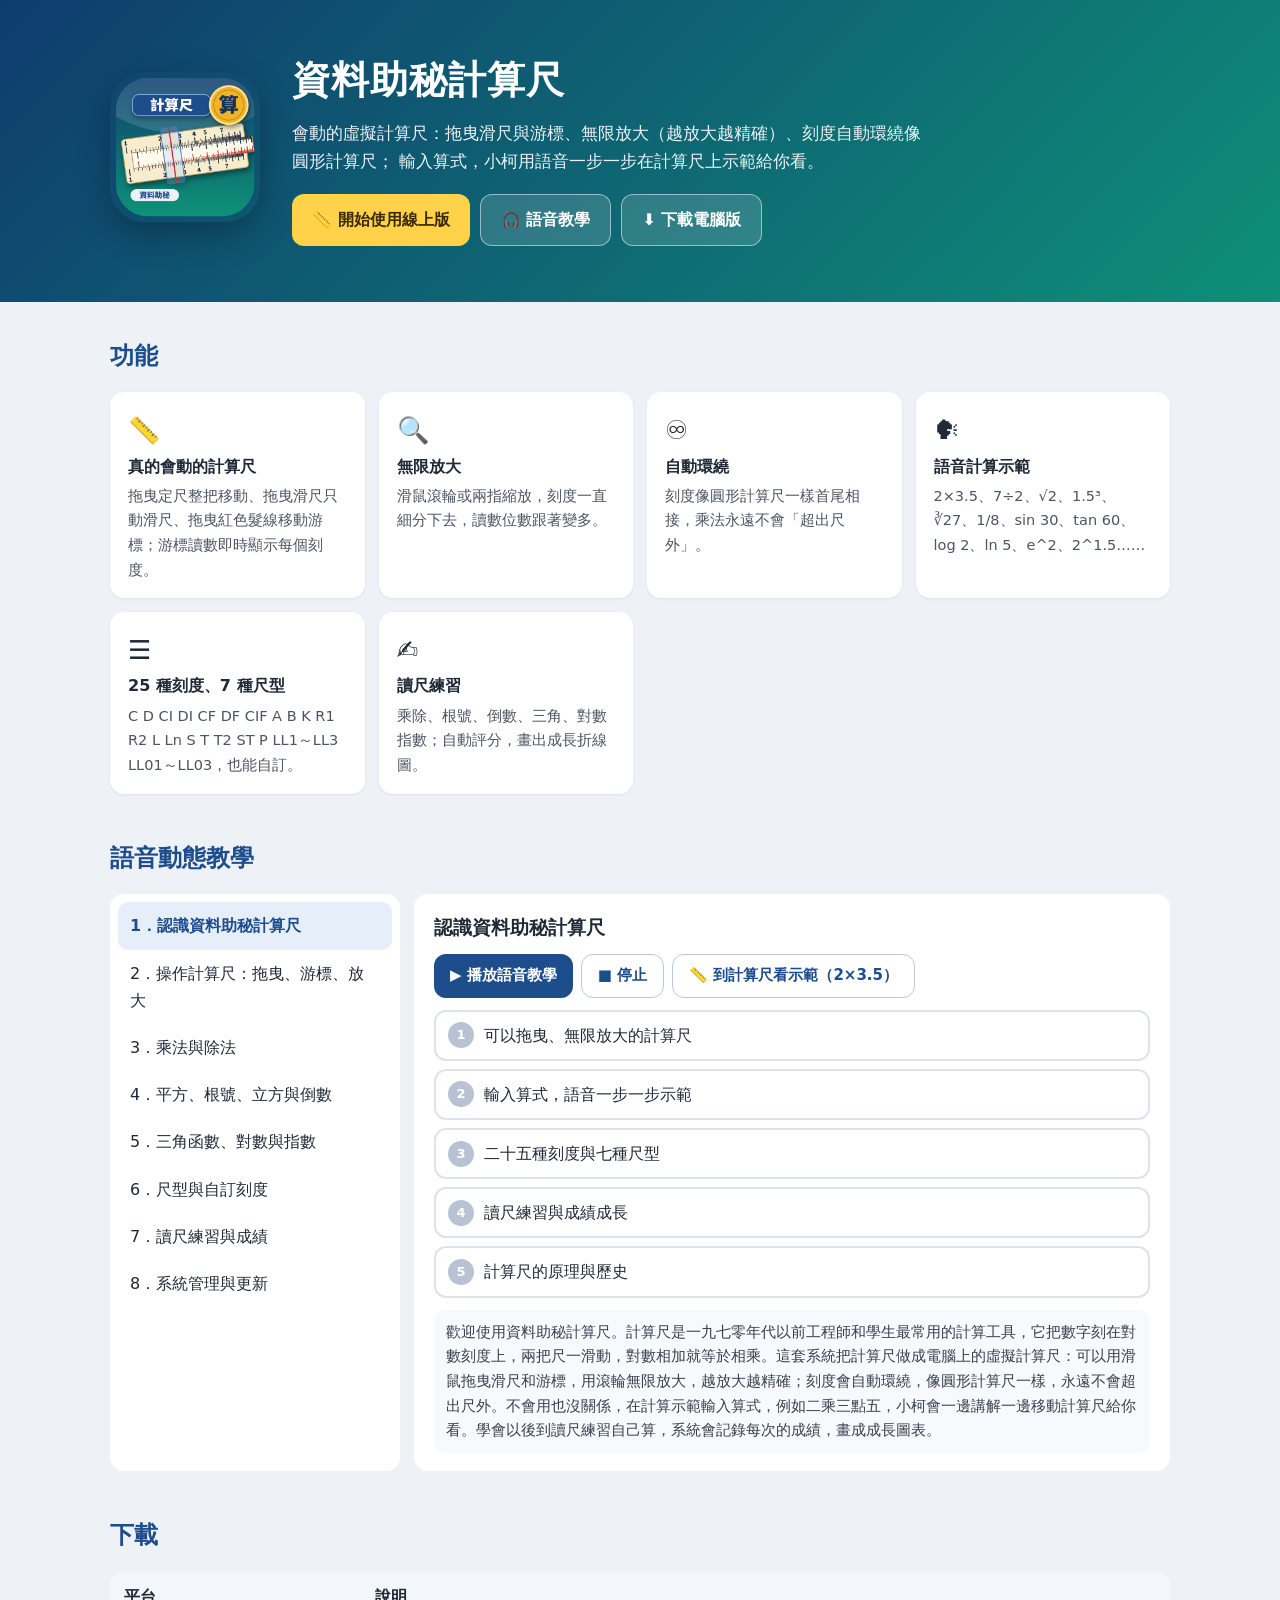
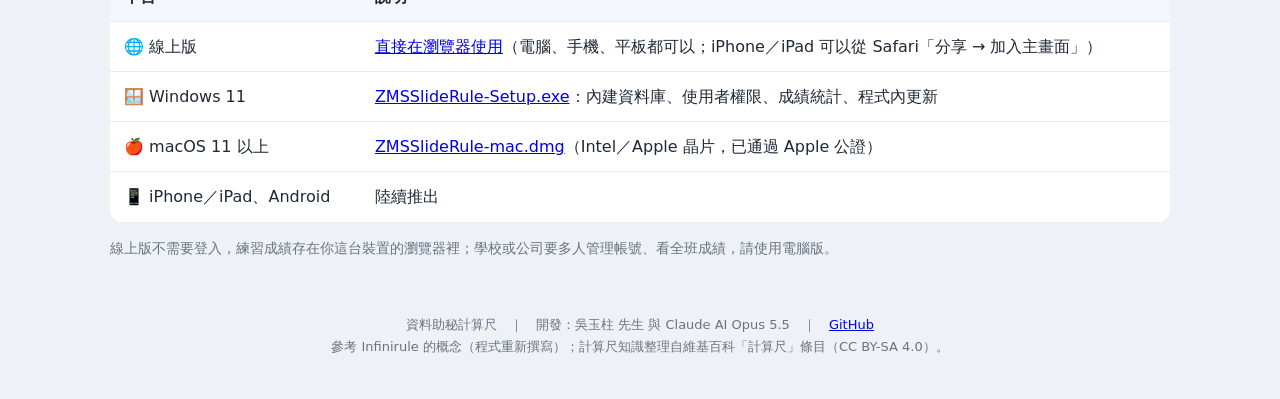
==== docs/index.html @ 941e9b8e "線上版（GitHub Pages /docs）：純 HTML＋JavaScript 計算尺、語音示範、讀尺練習、刻度一覽、知識、語音教學、PWA - docs/app/rule.js、demo.js：" ====
<!doctype html>
<html lang="zh-Hant-TW">
<head>
<meta charset="utf-8">
<meta name="viewport" content="width=device-width, initial-scale=1, viewport-fit=cover">
<title>資料助秘計算尺</title>
<meta name="description" content="會動的虛擬計算尺：拖曳滑尺與游標、無限放大、刻度自動環繞；輸入算式，小柯用語音一步一步示範。Windows、macOS、線上版。">
<meta name="theme-color" content="#1E4D8C">
<link rel="icon" type="image/png" href="img/favicon-64.png">
<link rel="apple-touch-icon" href="img/apple-touch-icon.png">
<link rel="manifest" href="manifest.webmanifest">
<meta property="og:title" content="資料助秘計算尺">
<meta property="og:description" content="會動的虛擬計算尺，語音一步一步示範計算。">
<meta property="og:image" content="img/icon-512.png">
<style>
  :root { --primary: #1E4D8C; --text: #1F2937; --muted: #6B7280; }
  * { box-sizing: border-box; }
  body { margin: 0; font-family: "Noto Sans TC", "Microsoft JhengHei", "PingFang TC", system-ui, sans-serif; color: var(--text);
    background: #EEF2F7; line-height: 1.7; }
  .hero { background: linear-gradient(135deg, #0F3C6E, #0E8F78); color: #fff; padding: 48px 20px 56px; padding-top: max(48px, env(safe-area-inset-top)); }
  .wrap { max-width: 1060px; margin: 0 auto; }
  .hero .wrap { display: flex; gap: 32px; align-items: center; flex-wrap: wrap; }
  .hero img { width: 150px; height: 150px; border-radius: 34px; box-shadow: 0 12px 34px rgba(0,0,0,.28); }
  .hero h1 { margin: 0 0 6px; font-size: 38px; letter-spacing: 1px; }
  .hero p { margin: 0 0 18px; font-size: 17px; opacity: .93; max-width: 640px; }
  .cta { display: flex; gap: 10px; flex-wrap: wrap; }
  .btn { display: inline-flex; align-items: center; gap: 8px; padding: 11px 20px; border-radius: 12px; font-weight: 700; text-decoration: none;
    font-size: 16px; border: 0; cursor: pointer; font-family: inherit; }
  .btn.main { background: #FFD24A; color: #3B2A00; }
  .btn.sub { background: rgba(255,255,255,.14); color: #fff; border: 1.5px solid rgba(255,255,255,.5); }
  section { padding: 34px 20px 10px; }
  h2 { font-size: 24px; margin: 0 0 16px; color: var(--primary); }
  .grid { display: grid; grid-template-columns: repeat(auto-fill, minmax(230px, 1fr)); gap: 14px; }
  .f { background: #fff; border-radius: 14px; padding: 16px 18px; box-shadow: 0 1px 3px rgba(15,40,80,.08); }
  .f b { display: block; font-size: 16px; margin-bottom: 4px; }
  .f .e { font-size: 26px; }
  .f p { margin: 0; color: #4B5563; font-size: 14.5px; }
  .lesson { display: grid; grid-template-columns: 290px 1fr; gap: 14px; }
  .list { background: #fff; border-radius: 14px; padding: 8px; }
  .list button { display: block; width: 100%; text-align: left; border: 0; background: none; padding: 10px 12px; border-radius: 10px;
    font: inherit; cursor: pointer; color: var(--text); }
  .list button.on { background: #E6EEF9; color: var(--primary); font-weight: 700; }
  .view { background: #fff; border-radius: 14px; padding: 18px 20px; }
  .view h3 { margin: 0 0 10px; }
  .steps { display: grid; gap: 8px; margin: 12px 0; }
  .st { display: flex; gap: 10px; align-items: center; padding: 10px 12px; border-radius: 12px; border: 2px solid #DCE3EC; transition: all .2s; }
  .st.on { border-color: #E0A526; background: #FFF8E6; box-shadow: 0 0 0 4px rgba(224,165,38,.18); }
  .st .n { width: 26px; height: 26px; border-radius: 13px; background: #B8C2D3; color: #fff; display: flex; align-items: center;
    justify-content: center; font-weight: 700; font-size: 13px; flex: none; }
  .st.on .n { background: #E0A526; }
  .vt { background: #F7F9FC; border-radius: 10px; padding: 10px 12px; color: #374151; font-size: 14.5px; }
  .row { display: flex; gap: 8px; flex-wrap: wrap; }
  .row .btn { font-size: 15px; padding: 8px 16px; }
  .b1 { background: var(--primary); color: #fff; }
  .b2 { background: #fff; color: var(--primary); border: 1.5px solid #B9C8DD !important; }
  table { width: 100%; border-collapse: collapse; background: #fff; border-radius: 14px; overflow: hidden; }
  th, td { padding: 11px 14px; text-align: left; border-bottom: 1px solid #E5EAF1; }
  th { background: #F3F6FA; }
  footer { text-align: center; color: var(--muted); font-size: 13px; padding: 30px 20px 40px; padding-bottom: max(40px, env(safe-area-inset-bottom)); }
  @media (max-width: 720px) {
    .hero { padding: 32px 16px 40px; }
    .hero img { width: 110px; height: 110px; border-radius: 26px; }
    .hero h1 { font-size: 30px; }
    .lesson { grid-template-columns: 1fr; }
    section { padding: 26px 14px 6px; }
  }
</style>
</head>
<body>
<div class="hero"><div class="wrap">
  <img src="img/icon-512.png" alt="資料助秘計算尺圖示">
  <div>
    <h1>資料助秘計算尺</h1>
    <p>會動的虛擬計算尺：拖曳滑尺與游標、無限放大（越放大越精確）、刻度自動環繞像圓形計算尺；
      輸入算式，小柯用語音一步一步在計算尺上示範給你看。</p>
    <div class="cta">
      <a class="btn main" href="app/">📏 開始使用線上版</a>
      <a class="btn sub" href="#lessons">🎧 語音教學</a>
      <a class="btn sub" href="#download">⬇ 下載電腦版</a>
    </div>
  </div>
</div></div>

<section><div class="wrap">
  <h2>功能</h2>
  <div class="grid">
    <div class="f"><span class="e">📏</span><b>真的會動的計算尺</b><p>拖曳定尺整把移動、拖曳滑尺只動滑尺、拖曳紅色髮線移動游標；游標讀數即時顯示每個刻度。</p></div>
    <div class="f"><span class="e">🔍</span><b>無限放大</b><p>滑鼠滾輪或兩指縮放，刻度一直細分下去，讀數位數跟著變多。</p></div>
    <div class="f"><span class="e">♾️</span><b>自動環繞</b><p>刻度像圓形計算尺一樣首尾相接，乘法永遠不會「超出尺外」。</p></div>
    <div class="f"><span class="e">🗣</span><b>語音計算示範</b><p>2×3.5、7÷2、√2、1.5³、∛27、1/8、sin 30、tan 60、log 2、ln 5、e^2、2^1.5……</p></div>
    <div class="f"><span class="e">☰</span><b>25 種刻度、7 種尺型</b><p>C D CI DI CF DF CIF A B K R1 R2 L Ln S T T2 ST P LL1～LL3 LL01～LL03，也能自訂。</p></div>
    <div class="f"><span class="e">✍</span><b>讀尺練習</b><p>乘除、根號、倒數、三角、對數指數；自動評分，畫出成長折線圖。</p></div>
  </div>
</div></section>

<section id="lessons"><div class="wrap">
  <h2>語音動態教學</h2>
  <div class="lesson"><div class="list" id="list"></div><div class="view" id="view"></div></div>
</div></section>

<section id="download"><div class="wrap">
  <h2>下載</h2>
  <table>
    <tr><th>平台</th><th>說明</th></tr>
    <tr><td>🌐 線上版</td><td><a href="app/">直接在瀏覽器使用</a>（電腦、手機、平板都可以；iPhone／iPad 可以從 Safari「分享 → 加入主畫面」）</td></tr>
    <tr><td>🪟 Windows 11</td><td><a href="https://github.com/achir1015/zms-sliderule/releases/latest">ZMSSlideRule-Setup.exe</a>：內建資料庫、使用者權限、成績統計、程式內更新</td></tr>
    <tr><td>🍎 macOS 11 以上</td><td><a href="https://github.com/achir1015/zms-sliderule/releases/latest">ZMSSlideRule-mac.dmg</a>（Intel／Apple 晶片，已通過 Apple 公證）</td></tr>
    <tr><td>📱 iPhone／iPad、Android</td><td>陸續推出</td></tr>
  </table>
  <p style="color:var(--muted);font-size:14px">線上版不需要登入，練習成績存在你這台裝置的瀏覽器裡；學校或公司要多人管理帳號、看全班成績，請使用電腦版。</p>
</div></section>

<footer>
  資料助秘計算尺　｜　開發：吳玉柱 先生 與 Claude AI Opus 5.5　｜　<a href="https://github.com/achir1015/zms-sliderule">GitHub</a><br>
  參考 Infinirule 的概念（程式重新撰寫）；計算尺知識整理自維基百科「計算尺」條目（CC BY-SA 4.0）。
</footer>

<script src="app/data.js"></script>
<script>
(function () {
  const L = (window.SR_DATA || {}).lessons || [], audio = new Audio();
  let cur = L[0] && L[0].key, timer = null;
  const list = document.getElementById("list"), view = document.getElementById("view");
  function stop() { audio.pause(); clearInterval(timer); timer = null; view.querySelectorAll(".st").forEach((e) => e.classList.remove("on")); }
  function render() {
    list.innerHTML = "";
    L.forEach((l, i) => {
      const b = document.createElement("button");
      b.textContent = (i + 1) + "．" + l.title; if (l.key === cur) b.className = "on";
      b.onclick = () => { stop(); cur = l.key; render(); };
      list.append(b);
    });
    const l = L.find((x) => x.key === cur); if (!l) return;
    view.innerHTML = "";
    const h3 = document.createElement("h3"); h3.textContent = l.title; view.append(h3);
    const row = document.createElement("div"); row.className = "row";
    const play = document.createElement("button"); play.className = "btn b1"; play.textContent = "▶ 播放語音教學";
    play.onclick = () => {
      stop(); audio.src = "voice/" + l.key + ".mp3"; audio.play();
      timer = setInterval(() => {
        const d = audio.duration || 0, i = d ? Math.min(l.steps.length - 1, Math.floor(audio.currentTime / d * l.steps.length)) : 0;
        view.querySelectorAll(".st").forEach((e, j) => e.classList.toggle("on", j === i));
      }, 200);
    };
    const st = document.createElement("button"); st.className = "btn b2"; st.textContent = "■ 停止"; st.onclick = stop;
    row.append(play, st);
    if (l.demo) { const a = document.createElement("a"); a.className = "btn b2"; a.href = "app/#rule:" + encodeURIComponent(l.demo);
      a.textContent = "📏 到計算尺看示範（" + l.demo + "）"; row.append(a); }
    view.append(row);
    const steps = document.createElement("div"); steps.className = "steps";
    l.steps.forEach((s, i) => { const d = document.createElement("div"); d.className = "st";
      d.innerHTML = '<span class="n">' + (i + 1) + "</span>"; d.append(s[2]); steps.append(d); });
    view.append(steps);
    const vt = document.createElement("div"); vt.className = "vt"; vt.textContent = l.voice; view.append(vt);
  }
  audio.onended = stop;
  render();
  if ("serviceWorker" in navigator && location.protocol === "https:") navigator.serviceWorker.register("sw.js").catch(() => {});
})();
</script>
</body>
</html>
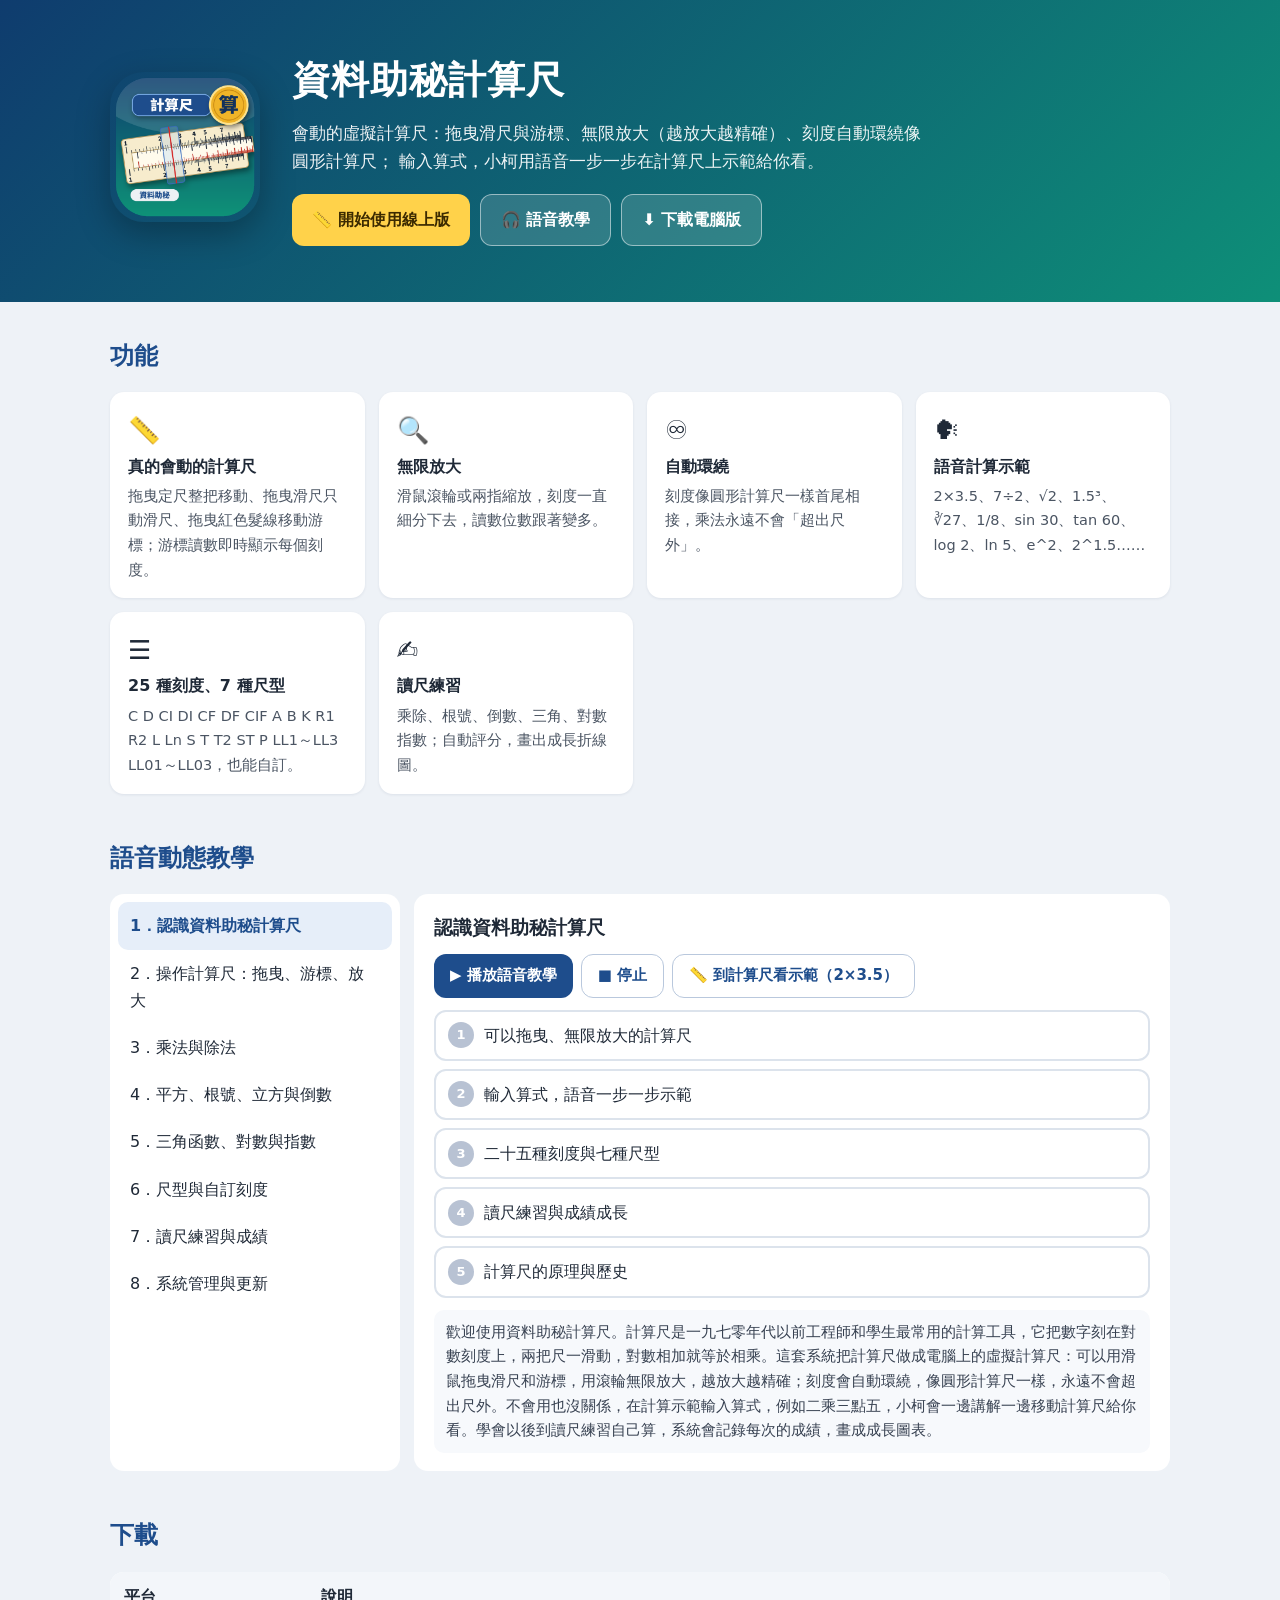
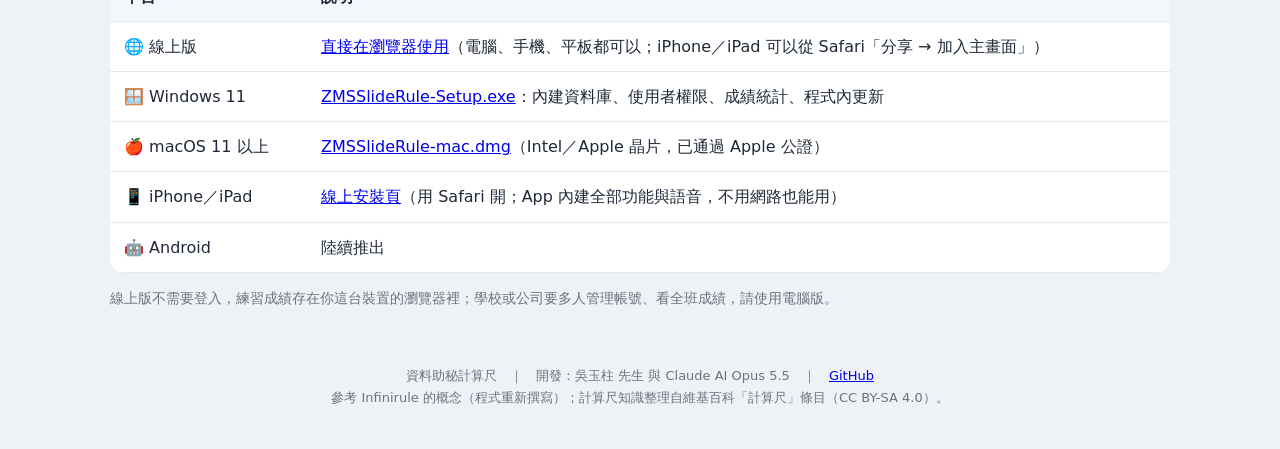
==== commit 4a6edd5d: "README、介紹頁：iPhone／iPad 線上安裝；開發紀錄 Co-Authored-By: Claude Opus 5.5 <noreply@anthropic.com>" ====
--- a/docs/index.html
+++ b/docs/index.html
@@ -105,7 +105,8 @@
     <tr><td>🌐 線上版</td><td><a href="app/">直接在瀏覽器使用</a>（電腦、手機、平板都可以；iPhone／iPad 可以從 Safari「分享 → 加入主畫面」）</td></tr>
     <tr><td>🪟 Windows 11</td><td><a href="https://github.com/achir1015/zms-sliderule/releases/latest">ZMSSlideRule-Setup.exe</a>：內建資料庫、使用者權限、成績統計、程式內更新</td></tr>
     <tr><td>🍎 macOS 11 以上</td><td><a href="https://github.com/achir1015/zms-sliderule/releases/latest">ZMSSlideRule-mac.dmg</a>（Intel／Apple 晶片，已通過 Apple 公證）</td></tr>
-    <tr><td>📱 iPhone／iPad、Android</td><td>陸續推出</td></tr>
+    <tr><td>📱 iPhone／iPad</td><td><a href="ios/">線上安裝頁</a>（用 Safari 開；App 內建全部功能與語音，不用網路也能用）</td></tr>
+    <tr><td>🤖 Android</td><td>陸續推出</td></tr>
   </table>
   <p style="color:var(--muted);font-size:14px">線上版不需要登入，練習成績存在你這台裝置的瀏覽器裡；學校或公司要多人管理帳號、看全班成績，請使用電腦版。</p>
 </div></section>
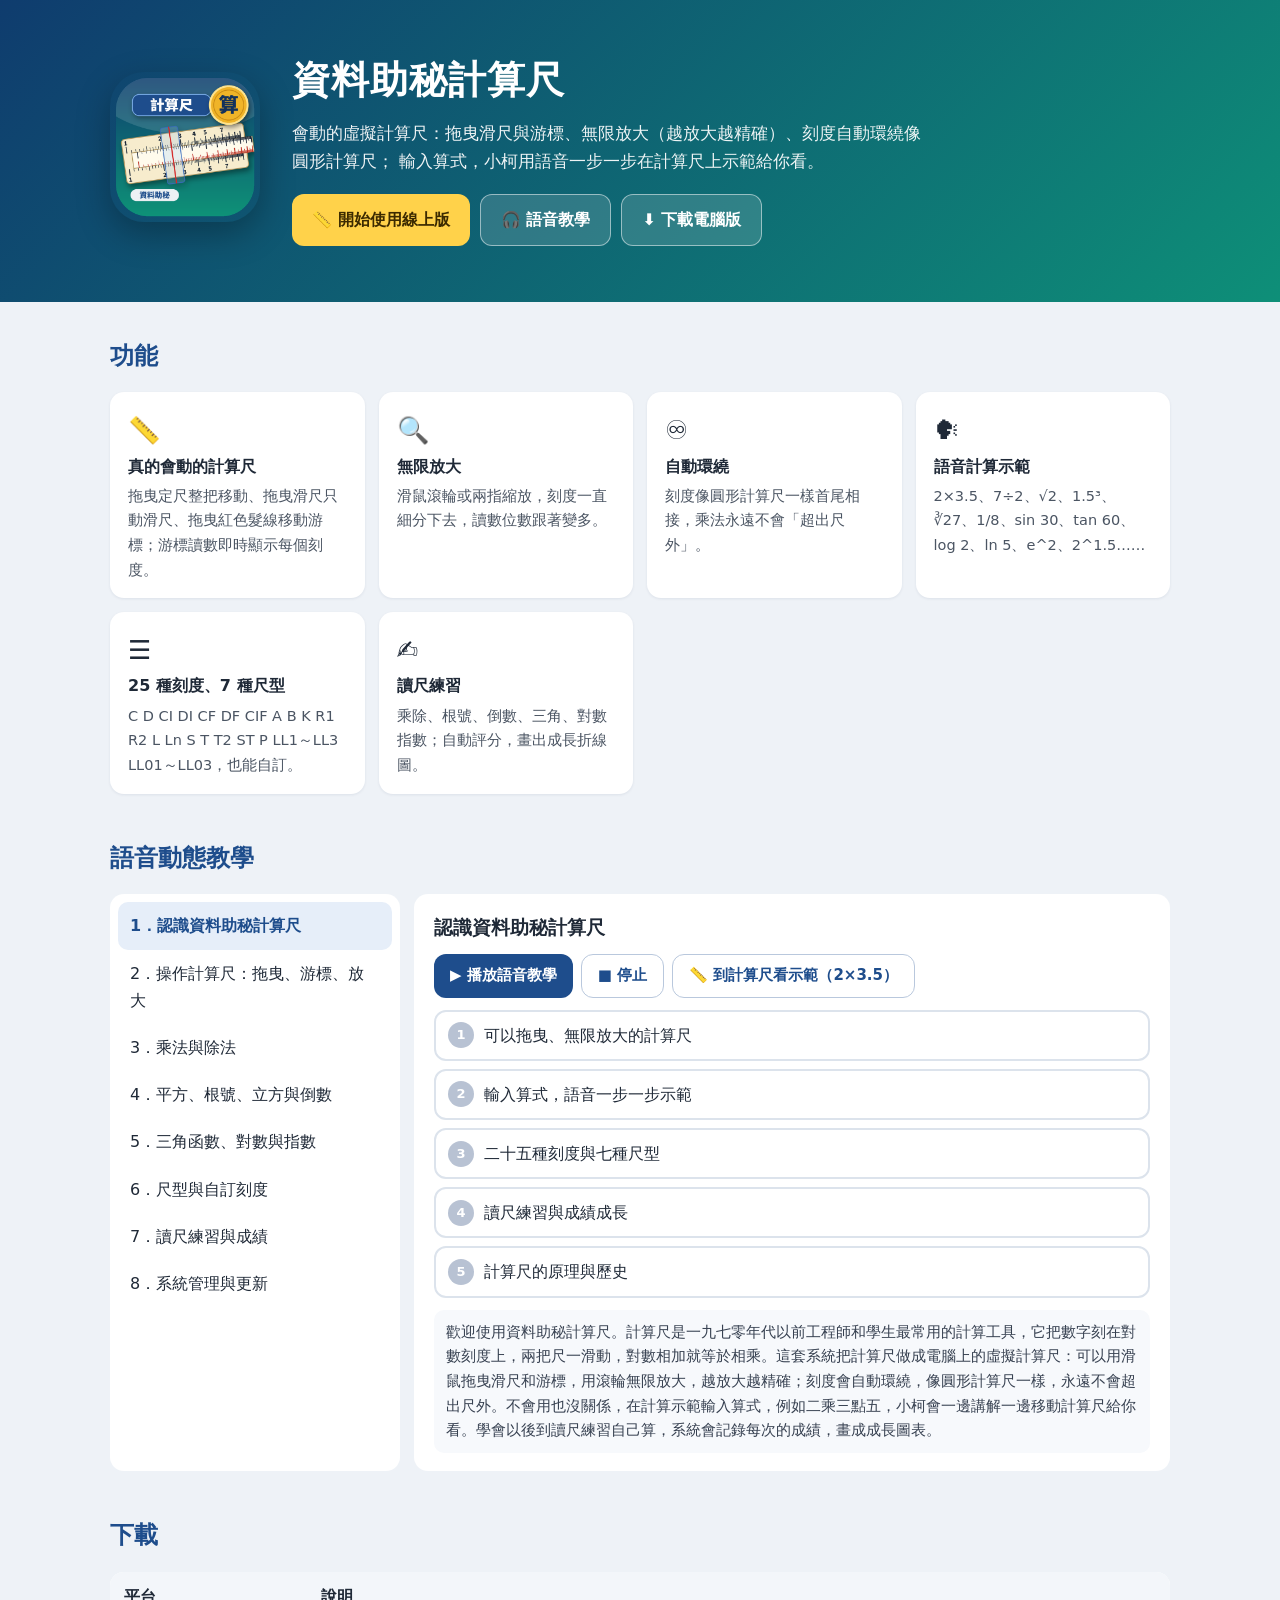
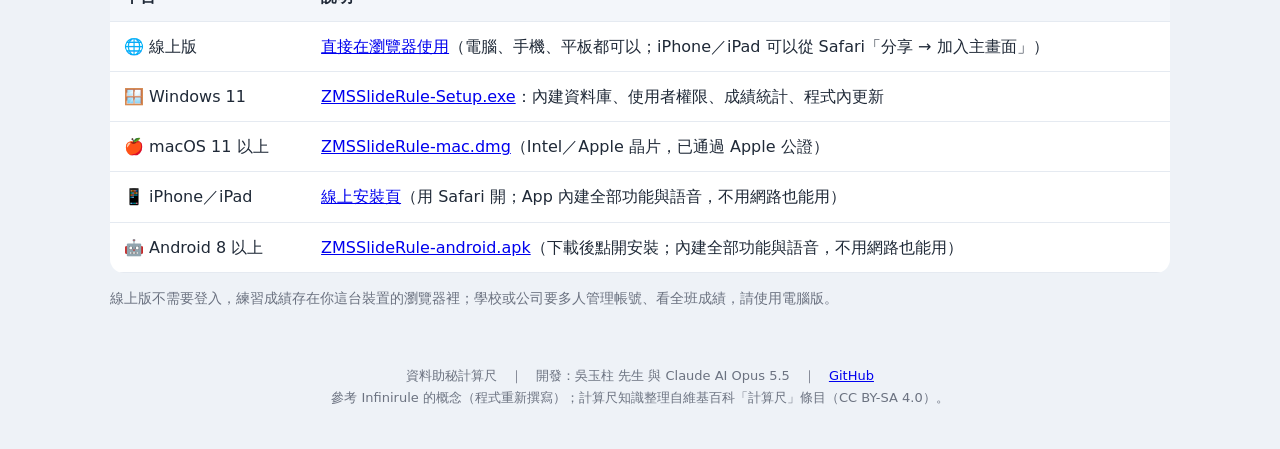
==== commit 50397e87: "Android 版：WebView＋assets（離線可用）、手機文字轉語音、程式內更新、返回鍵 Co-Authored-By: Claude Opus 5.5 <noreply@anthropic." ====
--- a/docs/index.html
+++ b/docs/index.html
@@ -106,7 +106,7 @@
     <tr><td>🪟 Windows 11</td><td><a href="https://github.com/achir1015/zms-sliderule/releases/latest">ZMSSlideRule-Setup.exe</a>：內建資料庫、使用者權限、成績統計、程式內更新</td></tr>
     <tr><td>🍎 macOS 11 以上</td><td><a href="https://github.com/achir1015/zms-sliderule/releases/latest">ZMSSlideRule-mac.dmg</a>（Intel／Apple 晶片，已通過 Apple 公證）</td></tr>
     <tr><td>📱 iPhone／iPad</td><td><a href="ios/">線上安裝頁</a>（用 Safari 開；App 內建全部功能與語音，不用網路也能用）</td></tr>
-    <tr><td>🤖 Android</td><td>陸續推出</td></tr>
+    <tr><td>🤖 Android 8 以上</td><td><a href="https://github.com/achir1015/zms-sliderule/releases/latest">ZMSSlideRule-android.apk</a>（下載後點開安裝；內建全部功能與語音，不用網路也能用）</td></tr>
   </table>
   <p style="color:var(--muted);font-size:14px">線上版不需要登入，練習成績存在你這台裝置的瀏覽器裡；學校或公司要多人管理帳號、看全班成績，請使用電腦版。</p>
 </div></section>
